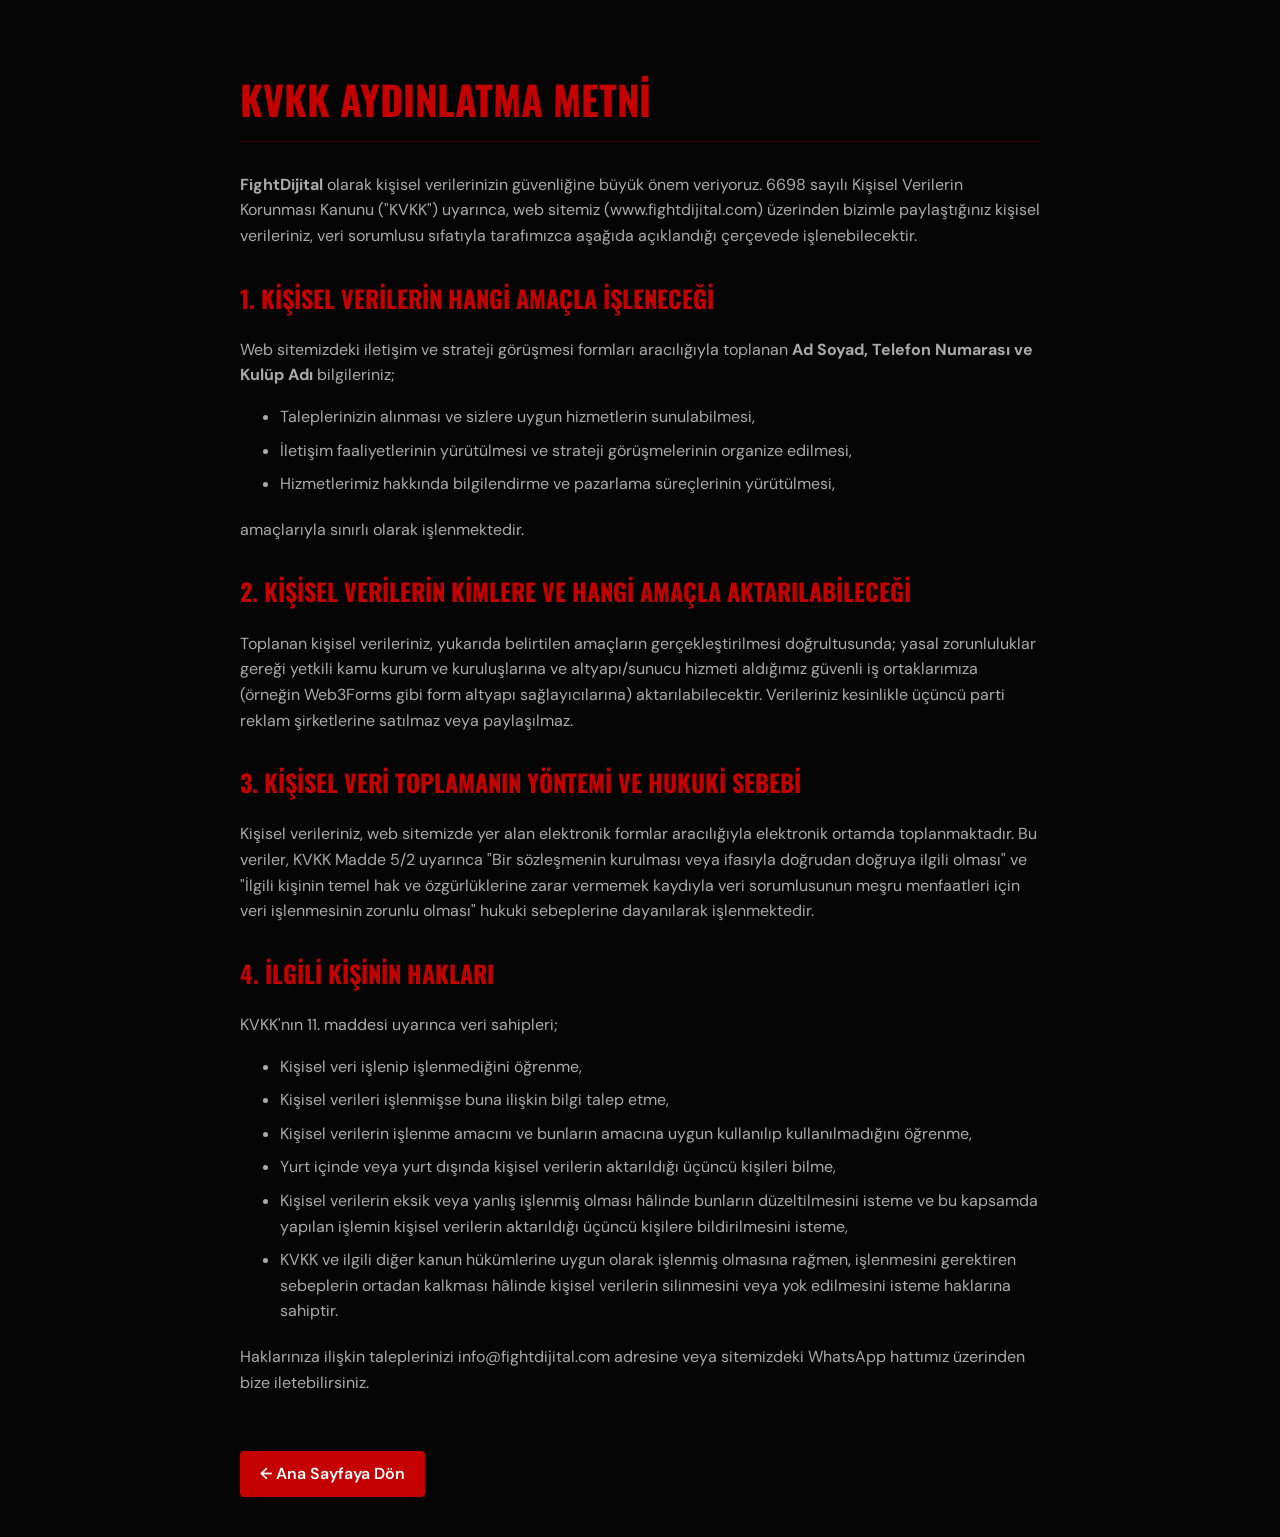
==== kvkk.html @ 540c5cdf "Add files via upload" ====
<!DOCTYPE html>
<html lang="tr">
<head>
  <meta charset="UTF-8">
  <meta name="viewport" content="width=device-width, initial-scale=1.0">
  <title>KVKK Aydınlatma Metni - FightDijital</title>
  <link href="https://fonts.googleapis.com/css2?family=DM+Sans:wght@400;600&family=Oswald:wght@400;600;700&display=swap" rel="stylesheet">
  <style>
    :root {
      --color-bg: #050505;
      --color-surface: #111;
      --color-primary: #c50000;
      --color-text: #f0f0f0;
      --color-text-secondary: #aaa;
    }
    body {
      background-color: var(--color-bg);
      color: var(--color-text);
      font-family: 'DM Sans', sans-serif;
      line-height: 1.6;
      margin: 0;
      padding: 0;
    }
    .container {
      max-width: 800px;
      margin: 0 auto;
      padding: 40px 20px;
    }
    h1, h2 {
      font-family: 'Oswald', sans-serif;
      color: var(--color-primary);
      text-transform: uppercase;
    }
    h1 {
      font-size: 2.5rem;
      margin-bottom: 30px;
      border-bottom: 1px solid rgba(197, 0, 0, 0.3);
      padding-bottom: 10px;
    }
    h2 {
      font-size: 1.5rem;
      margin-top: 30px;
    }
    p {
      color: var(--color-text-secondary);
      margin-bottom: 16px;
    }
    ul {
      color: var(--color-text-secondary);
      margin-bottom: 20px;
    }
    li {
      margin-bottom: 8px;
    }
    a {
      color: var(--color-primary);
      text-decoration: none;
    }
    a:hover {
      text-decoration: underline;
    }
    .back-btn {
      display: inline-block;
      margin-top: 40px;
      padding: 10px 20px;
      background: var(--color-primary);
      color: #fff;
      border-radius: 4px;
      font-weight: 600;
    }
    .back-btn:hover {
      background: #a00000;
      text-decoration: none;
    }
  </style>
</head>
<body>
  <div class="container">
    <h1>KVKK Aydınlatma Metni</h1>
    
    <p><strong>FightDijital</strong> olarak kişisel verilerinizin güvenliğine büyük önem veriyoruz. 6698 sayılı Kişisel Verilerin Korunması Kanunu ("KVKK") uyarınca, web sitemiz (www.fightdijital.com) üzerinden bizimle paylaştığınız kişisel verileriniz, veri sorumlusu sıfatıyla tarafımızca aşağıda açıklandığı çerçevede işlenebilecektir.</p>

    <h2>1. Kişisel Verilerin Hangi Amaçla İşleneceği</h2>
    <p>Web sitemizdeki iletişim ve strateji görüşmesi formları aracılığıyla toplanan <strong>Ad Soyad, Telefon Numarası ve Kulüp Adı</strong> bilgileriniz;</p>
    <ul>
      <li>Taleplerinizin alınması ve sizlere uygun hizmetlerin sunulabilmesi,</li>
      <li>İletişim faaliyetlerinin yürütülmesi ve strateji görüşmelerinin organize edilmesi,</li>
      <li>Hizmetlerimiz hakkında bilgilendirme ve pazarlama süreçlerinin yürütülmesi,</li>
    </ul>
    <p>amaçlarıyla sınırlı olarak işlenmektedir.</p>

    <h2>2. Kişisel Verilerin Kimlere ve Hangi Amaçla Aktarılabileceği</h2>
    <p>Toplanan kişisel verileriniz, yukarıda belirtilen amaçların gerçekleştirilmesi doğrultusunda; yasal zorunluluklar gereği yetkili kamu kurum ve kuruluşlarına ve altyapı/sunucu hizmeti aldığımız güvenli iş ortaklarımıza (örneğin Web3Forms gibi form altyapı sağlayıcılarına) aktarılabilecektir. Verileriniz kesinlikle üçüncü parti reklam şirketlerine satılmaz veya paylaşılmaz.</p>

    <h2>3. Kişisel Veri Toplamanın Yöntemi ve Hukuki Sebebi</h2>
    <p>Kişisel verileriniz, web sitemizde yer alan elektronik formlar aracılığıyla elektronik ortamda toplanmaktadır. Bu veriler, KVKK Madde 5/2 uyarınca "Bir sözleşmenin kurulması veya ifasıyla doğrudan doğruya ilgili olması" ve "İlgili kişinin temel hak ve özgürlüklerine zarar vermemek kaydıyla veri sorumlusunun meşru menfaatleri için veri işlenmesinin zorunlu olması" hukuki sebeplerine dayanılarak işlenmektedir.</p>

    <h2>4. İlgili Kişinin Hakları</h2>
    <p>KVKK'nın 11. maddesi uyarınca veri sahipleri;</p>
    <ul>
      <li>Kişisel veri işlenip işlenmediğini öğrenme,</li>
      <li>Kişisel verileri işlenmişse buna ilişkin bilgi talep etme,</li>
      <li>Kişisel verilerin işlenme amacını ve bunların amacına uygun kullanılıp kullanılmadığını öğrenme,</li>
      <li>Yurt içinde veya yurt dışında kişisel verilerin aktarıldığı üçüncü kişileri bilme,</li>
      <li>Kişisel verilerin eksik veya yanlış işlenmiş olması hâlinde bunların düzeltilmesini isteme ve bu kapsamda yapılan işlemin kişisel verilerin aktarıldığı üçüncü kişilere bildirilmesini isteme,</li>
      <li>KVKK ve ilgili diğer kanun hükümlerine uygun olarak işlenmiş olmasına rağmen, işlenmesini gerektiren sebeplerin ortadan kalkması hâlinde kişisel verilerin silinmesini veya yok edilmesini isteme haklarına sahiptir.</li>
    </ul>

    <p>Haklarınıza ilişkin taleplerinizi info@fightdijital.com adresine veya sitemizdeki WhatsApp hattımız üzerinden bize iletebilirsiniz.</p>

    <a href="index.html" class="back-btn">← Ana Sayfaya Dön</a>
  </div>
</body>
</html>
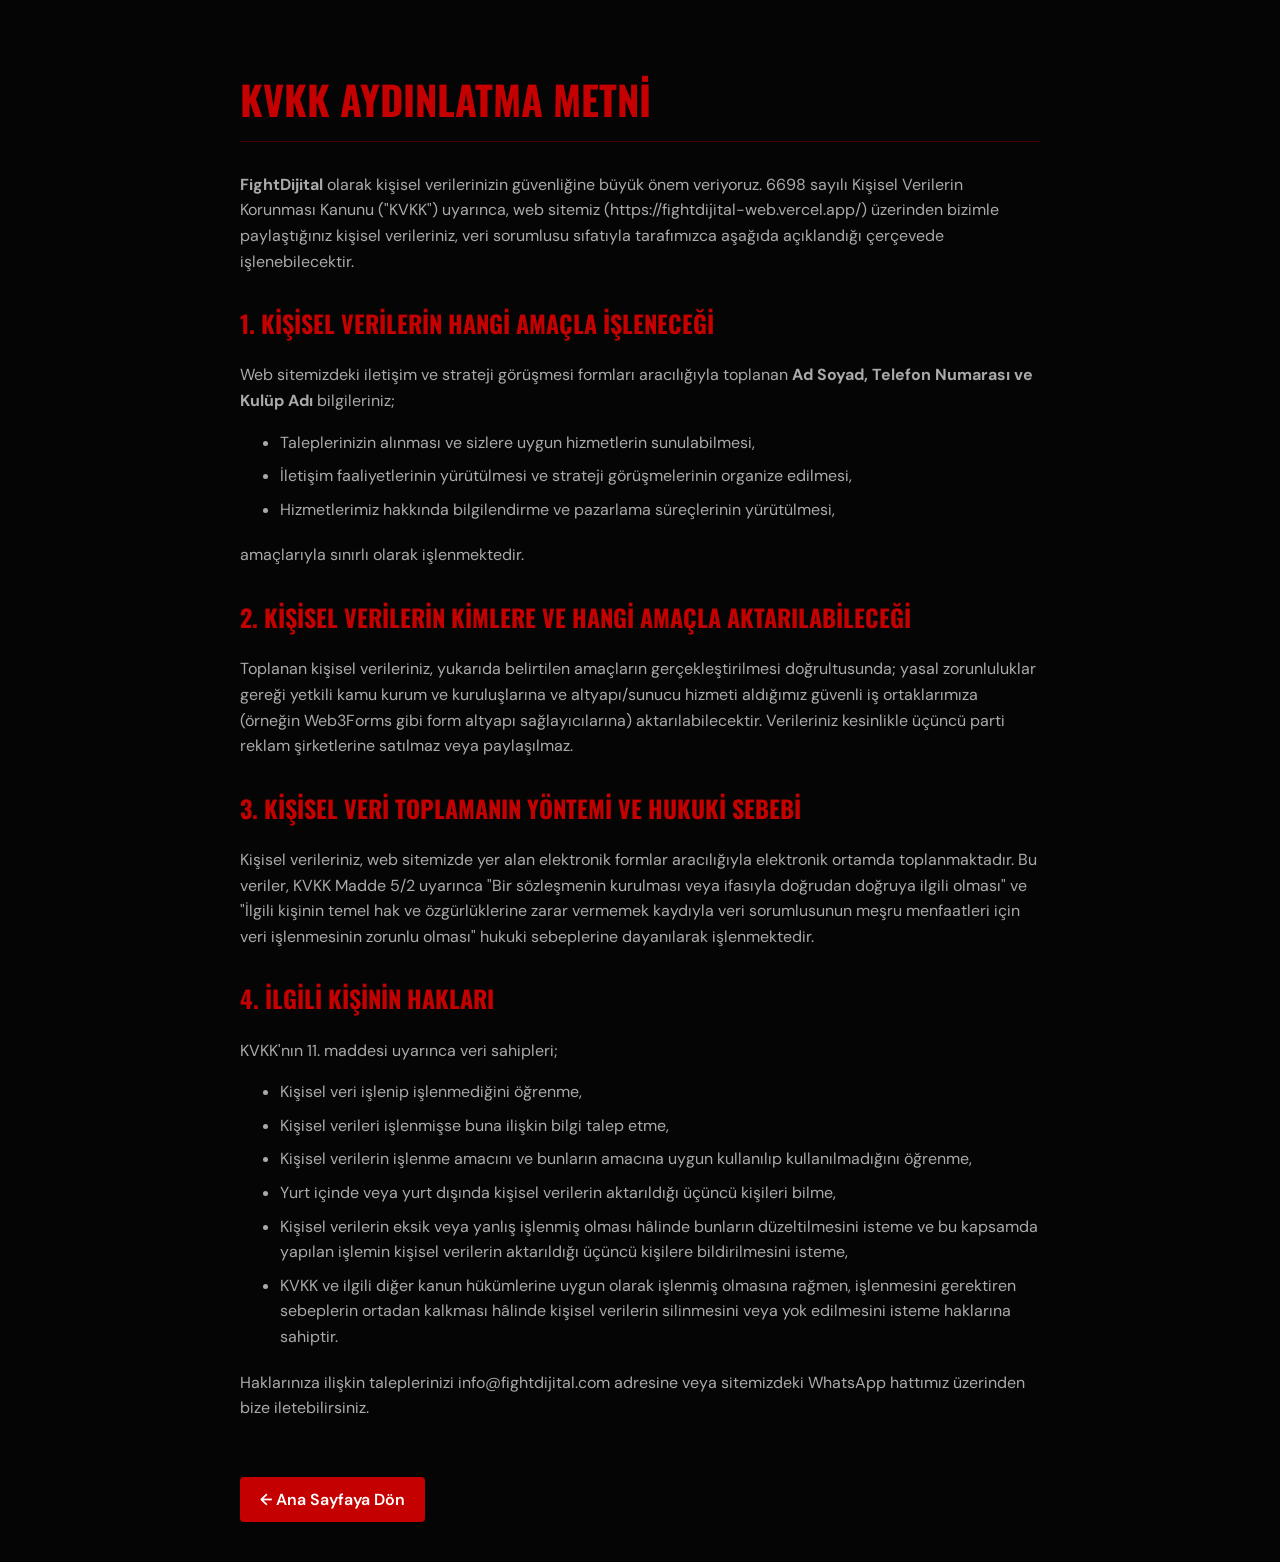
==== commit 98570008: "Add files via upload" ====
--- a/kvkk.html
+++ b/kvkk.html
@@ -78,7 +78,7 @@
   <div class="container">
     <h1>KVKK Aydınlatma Metni</h1>
     
-    <p><strong>FightDijital</strong> olarak kişisel verilerinizin güvenliğine büyük önem veriyoruz. 6698 sayılı Kişisel Verilerin Korunması Kanunu ("KVKK") uyarınca, web sitemiz (www.fightdijital.com) üzerinden bizimle paylaştığınız kişisel verileriniz, veri sorumlusu sıfatıyla tarafımızca aşağıda açıklandığı çerçevede işlenebilecektir.</p>
+    <p><strong>FightDijital</strong> olarak kişisel verilerinizin güvenliğine büyük önem veriyoruz. 6698 sayılı Kişisel Verilerin Korunması Kanunu ("KVKK") uyarınca, web sitemiz (https://fightdijital-web.vercel.app/) üzerinden bizimle paylaştığınız kişisel verileriniz, veri sorumlusu sıfatıyla tarafımızca aşağıda açıklandığı çerçevede işlenebilecektir.</p>
 
     <h2>1. Kişisel Verilerin Hangi Amaçla İşleneceği</h2>
     <p>Web sitemizdeki iletişim ve strateji görüşmesi formları aracılığıyla toplanan <strong>Ad Soyad, Telefon Numarası ve Kulüp Adı</strong> bilgileriniz;</p>
